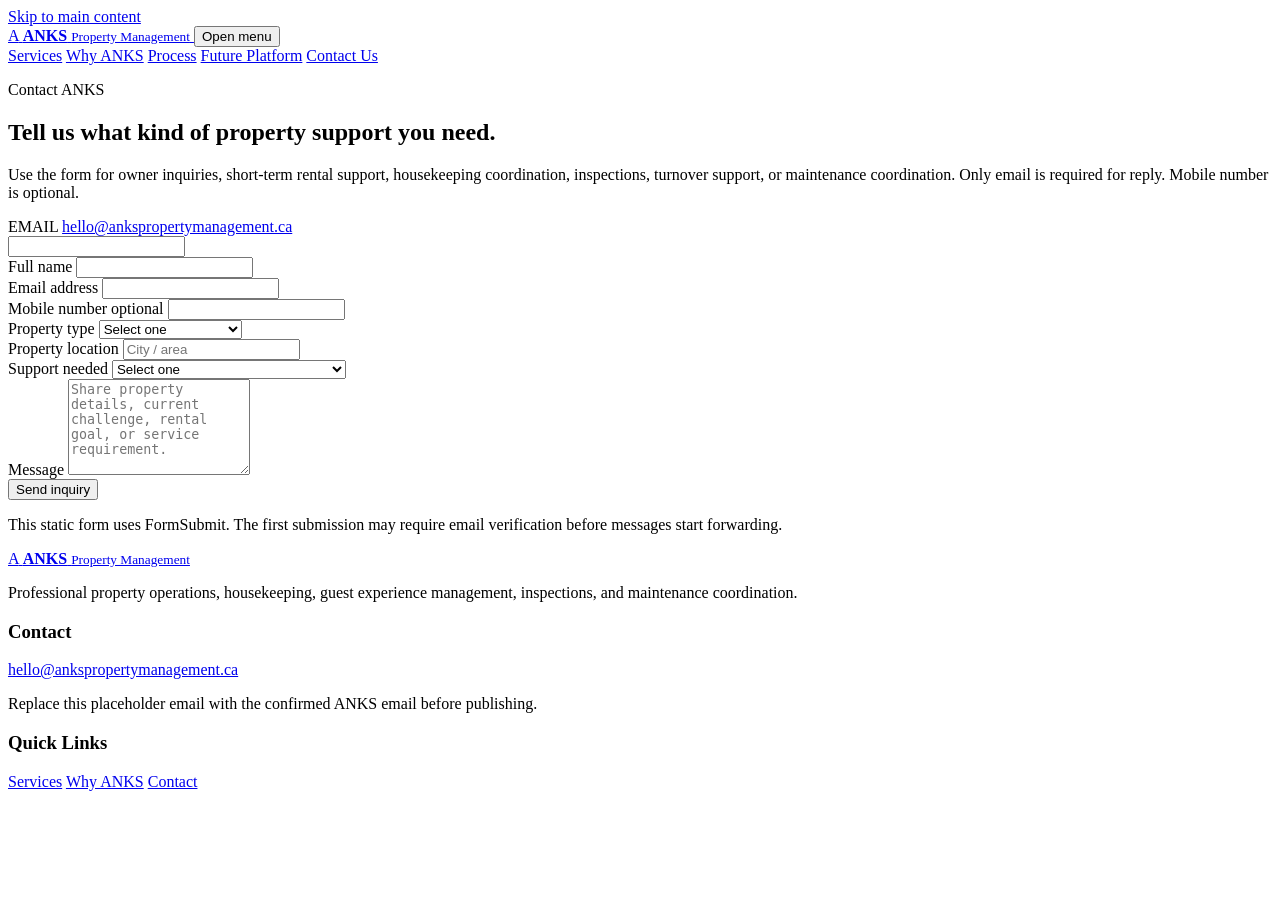
==== contact.html @ 66d5b497 "Upload ANKS website" ====
<!doctype html>
<html lang="en">
<head>
  <meta charset="utf-8" />
  <meta name="viewport" content="width=device-width, initial-scale=1" />
  <title>Contact ANKS Property Management</title>
  <meta name="description" content="Contact ANKS Property Management for property operations, short-term rental support, housekeeping, inspections, and maintenance coordination." />
  <meta name="theme-color" content="#A8DDD2" />
  <link rel="stylesheet" href="assets/styles.css" />
</head>
<body>
  <a class="skip-link" href="#main">Skip to main content</a>

  <header class="site-header" data-header>
    <div class="container nav-wrap">
      <a class="brand" href="index.html" aria-label="ANKS Property Management home">
        <span class="brand-mark">A</span>
        <span class="brand-text">
          <strong>ANKS</strong>
          <small>Property Management</small>
        </span>
      </a>

      <button class="nav-toggle" type="button" aria-expanded="false" aria-controls="site-nav" data-nav-toggle>
        <span class="sr-only">Open menu</span>
        <span></span><span></span><span></span>
      </button>

      <nav class="site-nav" id="site-nav" data-nav>
        <a href="index.html#services">Services</a>
        <a href="index.html#difference">Why ANKS</a>
        <a href="index.html#process">Process</a>
        <a href="index.html#network">Future Platform</a>
        <a class="nav-cta" href="contact.html" aria-current="page">Contact Us</a>
      </nav>
    </div>
  </header>

  <main id="main">
    <section class="contact-hero section-pad">
      <div class="container contact-grid">
        <div class="contact-copy">
          <p class="eyebrow">Contact ANKS</p>
          <h1>Tell us what kind of property support you need.</h1>
          <p>Use the form for owner inquiries, short-term rental support, housekeeping coordination, inspections, turnover support, or maintenance coordination. Only email is required for reply. Mobile number is optional.</p>
          <div class="contact-email-box">
            <span class="mono-label">EMAIL</span>
            <a href="mailto:hello@ankspropertymanagement.ca">hello@ankspropertymanagement.ca</a>
          </div>
        </div>

        <form class="contact-form" action="https://formsubmit.co/hello@ankspropertymanagement.ca" method="POST">
          <!-- Replace hello@ankspropertymanagement.ca in the action above with the confirmed ANKS email before publishing. -->
          <input type="hidden" name="_subject" value="New ANKS Property Management Inquiry" />
          <input type="hidden" name="_captcha" value="false" />
          <input type="text" name="_honey" class="honeypot" tabindex="-1" autocomplete="off" />

          <div class="form-row">
            <label for="name">Full name</label>
            <input id="name" name="name" type="text" autocomplete="name" required />
          </div>

          <div class="form-row">
            <label for="email">Email address</label>
            <input id="email" name="email" type="email" autocomplete="email" required />
          </div>

          <div class="form-row">
            <label for="mobile">Mobile number <span>optional</span></label>
            <input id="mobile" name="mobile" type="tel" autocomplete="tel" />
          </div>

          <div class="form-row two-col">
            <div>
              <label for="property-type">Property type</label>
              <select id="property-type" name="property_type" required>
                <option value="">Select one</option>
                <option>Short-term rental</option>
                <option>Vacation rental</option>
                <option>Furnished rental</option>
                <option>Long-term rental</option>
                <option>Homeowner support</option>
                <option>Other</option>
              </select>
            </div>
            <div>
              <label for="location">Property location</label>
              <input id="location" name="property_location" type="text" placeholder="City / area" required />
            </div>
          </div>

          <div class="form-row">
            <label for="support">Support needed</label>
            <select id="support" name="support_needed" required>
              <option value="">Select one</option>
              <option>Full short-term rental operations</option>
              <option>Housekeeping and turnover support</option>
              <option>Property inspections</option>
              <option>Maintenance coordination</option>
              <option>Guest communication support</option>
              <option>Not sure yet</option>
            </select>
          </div>

          <div class="form-row">
            <label for="message">Message</label>
            <textarea id="message" name="message" rows="6" placeholder="Share property details, current challenge, rental goal, or service requirement." required></textarea>
          </div>

          <button class="button primary form-button" type="submit">Send inquiry</button>
          <p class="form-note">This static form uses FormSubmit. The first submission may require email verification before messages start forwarding.</p>
        </form>
      </div>
    </section>
  </main>

  <footer class="site-footer">
    <div class="container footer-grid">
      <div>
        <a class="brand footer-brand" href="index.html" aria-label="ANKS Property Management home">
          <span class="brand-mark">A</span>
          <span class="brand-text">
            <strong>ANKS</strong>
            <small>Property Management</small>
          </span>
        </a>
        <p>Professional property operations, housekeeping, guest experience management, inspections, and maintenance coordination.</p>
      </div>
      <div>
        <h3>Contact</h3>
        <p><a href="mailto:hello@ankspropertymanagement.ca">hello@ankspropertymanagement.ca</a></p>
        <p class="footer-note">Replace this placeholder email with the confirmed ANKS email before publishing.</p>
      </div>
      <div>
        <h3>Quick Links</h3>
        <a href="index.html#services">Services</a>
        <a href="index.html#difference">Why ANKS</a>
        <a href="contact.html">Contact</a>
      </div>
    </div>
  </footer>

  <script src="assets/script.js"></script>
</body>
</html>
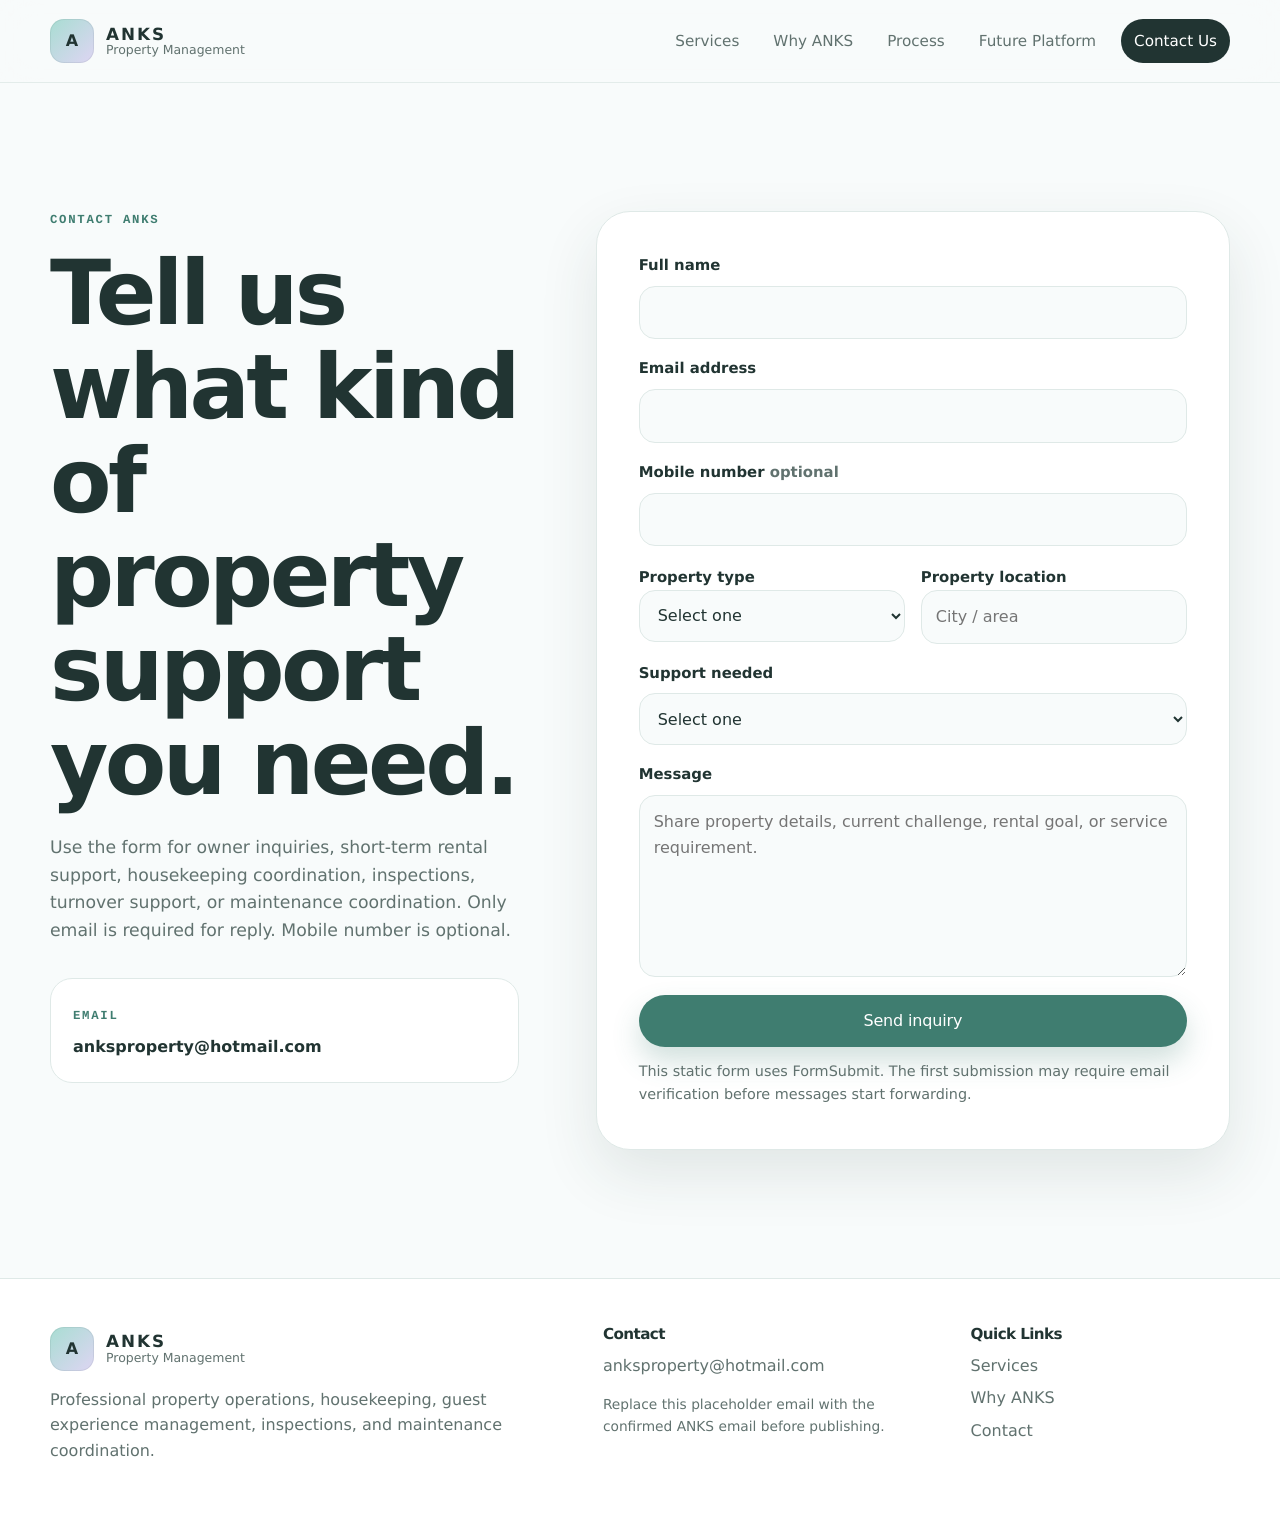
==== commit 8ed7df43: "Update contact form email" ====
--- a/contact.html
+++ b/contact.html
@@ -45,12 +45,12 @@
           <p>Use the form for owner inquiries, short-term rental support, housekeeping coordination, inspections, turnover support, or maintenance coordination. Only email is required for reply. Mobile number is optional.</p>
           <div class="contact-email-box">
             <span class="mono-label">EMAIL</span>
-            <a href="mailto:hello@ankspropertymanagement.ca">hello@ankspropertymanagement.ca</a>
+            <a href="mailto:anksproperty@hotmail.com">anksproperty@hotmail.com</a>
           </div>
         </div>
 
-        <form class="contact-form" action="https://formsubmit.co/hello@ankspropertymanagement.ca" method="POST">
-          <!-- Replace hello@ankspropertymanagement.ca in the action above with the confirmed ANKS email before publishing. -->
+        <form class="contact-form" action="https://formsubmit.co/anksproperty@hotmail.com" method="POST">
+          <!-- Replace anksproperty@hotmail.com in the action above with the confirmed ANKS email before publishing. -->
           <input type="hidden" name="_subject" value="New ANKS Property Management Inquiry" />
           <input type="hidden" name="_captcha" value="false" />
           <input type="text" name="_honey" class="honeypot" tabindex="-1" autocomplete="off" />
@@ -128,7 +128,7 @@
       </div>
       <div>
         <h3>Contact</h3>
-        <p><a href="mailto:hello@ankspropertymanagement.ca">hello@ankspropertymanagement.ca</a></p>
+        <p><a href="mailto:anksproperty@hotmail.com">anksproperty@hotmail.com</a></p>
         <p class="footer-note">Replace this placeholder email with the confirmed ANKS email before publishing.</p>
       </div>
       <div>
--- a/assets/styles.css
+++ b/assets/styles.css
@@ -0,0 +1,793 @@
+:root {
+  --bg: #f8fbfb;
+  --paper: #ffffff;
+  --ink: #213432;
+  --muted: #61726f;
+  --line: #dfe9e7;
+  --mint: #a8ddd2;
+  --mint-strong: #3f7d70;
+  --lavender: #ded5f3;
+  --peach: #f5bdad;
+  --sky: #cfe8f7;
+  --soft: #eef6f4;
+  --sage: #dcece6;
+  --shadow: 0 24px 60px rgba(39, 62, 58, 0.11);
+  --radius: 26px;
+  --radius-sm: 16px;
+  --max: 1180px;
+  --font: Inter, ui-sans-serif, system-ui, -apple-system, BlinkMacSystemFont, "Segoe UI", sans-serif;
+  --mono: "SFMono-Regular", Consolas, "Liberation Mono", monospace;
+}
+
+* { box-sizing: border-box; }
+
+html {
+  scroll-behavior: smooth;
+}
+
+body {
+  margin: 0;
+  font-family: var(--font);
+  background: var(--bg);
+  color: var(--ink);
+  line-height: 1.6;
+  text-rendering: geometricPrecision;
+}
+
+img, svg { max-width: 100%; display: block; }
+
+a { color: inherit; text-decoration: none; }
+
+p { margin: 0 0 1rem; }
+
+h1, h2, h3 { margin: 0; line-height: 1.05; letter-spacing: -0.04em; }
+
+h1 { font-size: clamp(3rem, 7vw, 6.25rem); max-width: 11ch; }
+h2 { font-size: clamp(2.25rem, 4.5vw, 4.6rem); }
+h3 { font-size: 1.25rem; }
+
+.container {
+  width: min(calc(100% - 40px), var(--max));
+  margin-inline: auto;
+}
+
+.section-pad {
+  padding: clamp(70px, 10vw, 130px) 0;
+}
+
+.skip-link {
+  position: fixed;
+  top: 12px;
+  left: 12px;
+  background: var(--ink);
+  color: #fff;
+  padding: 10px 14px;
+  border-radius: 999px;
+  z-index: 1000;
+  transform: translateY(-140%);
+}
+
+.skip-link:focus { transform: translateY(0); }
+
+.site-header {
+  position: sticky;
+  top: 0;
+  z-index: 900;
+  background: rgba(248, 251, 251, 0.82);
+  border-bottom: 1px solid rgba(223, 233, 231, 0.8);
+  backdrop-filter: blur(18px);
+}
+
+.nav-wrap {
+  display: flex;
+  align-items: center;
+  justify-content: space-between;
+  min-height: 82px;
+  gap: 24px;
+}
+
+.brand {
+  display: inline-flex;
+  align-items: center;
+  gap: 12px;
+  min-width: fit-content;
+}
+
+.brand-mark {
+  display: grid;
+  place-items: center;
+  width: 44px;
+  height: 44px;
+  border-radius: 14px;
+  background: linear-gradient(135deg, var(--mint), var(--lavender));
+  color: var(--ink);
+  font-weight: 900;
+  box-shadow: inset 0 0 0 1px rgba(33, 52, 50, 0.08);
+}
+
+.brand-text {
+  display: grid;
+  line-height: 1.05;
+}
+
+.brand-text strong { font-size: 1.05rem; letter-spacing: 0.12em; }
+.brand-text small { color: var(--muted); font-size: 0.78rem; }
+
+.site-nav {
+  display: flex;
+  align-items: center;
+  gap: 8px;
+  color: var(--muted);
+  font-size: 0.95rem;
+}
+
+.site-nav a {
+  padding: 10px 13px;
+  border-radius: 999px;
+}
+
+.site-nav a:hover,
+.site-nav a:focus-visible {
+  background: var(--soft);
+  color: var(--ink);
+}
+
+.nav-cta {
+  background: var(--ink) !important;
+  color: white !important;
+  margin-left: 4px;
+}
+
+.nav-toggle {
+  display: none;
+  border: 0;
+  background: var(--paper);
+  width: 46px;
+  height: 46px;
+  border-radius: 14px;
+  box-shadow: inset 0 0 0 1px var(--line);
+}
+
+.nav-toggle span:not(.sr-only) {
+  display: block;
+  width: 20px;
+  height: 2px;
+  background: var(--ink);
+  margin: 4px auto;
+}
+
+.sr-only {
+  position: absolute;
+  width: 1px;
+  height: 1px;
+  padding: 0;
+  margin: -1px;
+  overflow: hidden;
+  clip: rect(0, 0, 0, 0);
+  white-space: nowrap;
+  border: 0;
+}
+
+.hero {
+  position: relative;
+  overflow: hidden;
+}
+
+.hero::before {
+  content: "";
+  position: absolute;
+  inset: -18% -10% auto auto;
+  width: 54vw;
+  height: 54vw;
+  background: radial-gradient(circle, rgba(168, 221, 210, 0.56), transparent 62%);
+  pointer-events: none;
+}
+
+.hero-grid {
+  display: grid;
+  grid-template-columns: minmax(0, 1.04fr) minmax(360px, 0.96fr);
+  gap: clamp(36px, 6vw, 80px);
+  align-items: center;
+  position: relative;
+}
+
+.eyebrow,
+.mono-label {
+  font-family: var(--mono);
+  text-transform: uppercase;
+  letter-spacing: 0.14em;
+  font-size: 0.77rem;
+  color: var(--mint-strong);
+  font-weight: 700;
+}
+
+.hero-subtitle {
+  margin-top: 26px;
+  max-width: 640px;
+  font-size: clamp(1.08rem, 1.5vw, 1.35rem);
+  color: var(--muted);
+}
+
+.hero-actions {
+  display: flex;
+  flex-wrap: wrap;
+  gap: 14px;
+  margin-top: 34px;
+}
+
+.button {
+  display: inline-flex;
+  align-items: center;
+  justify-content: center;
+  min-height: 52px;
+  padding: 0 22px;
+  border-radius: 999px;
+  font-weight: 800;
+  letter-spacing: -0.01em;
+  transition: transform 180ms ease, box-shadow 180ms ease, background 180ms ease;
+}
+
+.button:hover {
+  transform: translateY(-2px);
+}
+
+.primary {
+  background: var(--mint-strong);
+  color: white;
+  box-shadow: 0 14px 28px rgba(63, 125, 112, 0.24);
+}
+
+.secondary {
+  background: var(--paper);
+  box-shadow: inset 0 0 0 1px var(--line);
+  color: var(--ink);
+}
+
+.hero-stats {
+  display: grid;
+  grid-template-columns: repeat(2, minmax(0, 1fr));
+  gap: 18px;
+  margin: 44px 0 0;
+  max-width: 620px;
+}
+
+.hero-stats div {
+  background: rgba(255, 255, 255, 0.68);
+  border: 1px solid var(--line);
+  border-radius: var(--radius-sm);
+  padding: 18px;
+}
+
+.hero-stats dt {
+  font-weight: 900;
+  letter-spacing: -0.02em;
+}
+
+.hero-stats dd {
+  margin: 4px 0 0;
+  color: var(--muted);
+  font-size: 0.95rem;
+}
+
+.hero-visual {
+  position: relative;
+  min-height: 590px;
+}
+
+.visual-card {
+  background: var(--paper);
+  border: 1px solid rgba(223, 233, 231, 0.96);
+  border-radius: 32px;
+  box-shadow: var(--shadow);
+}
+
+.large-card {
+  position: absolute;
+  inset: 40px 0 auto 60px;
+  height: 440px;
+  background:
+    linear-gradient(180deg, transparent 0 47%, rgba(33, 52, 50, 0.05) 47% 100%),
+    linear-gradient(135deg, var(--mint), var(--sky) 46%, var(--lavender));
+  overflow: hidden;
+}
+
+.large-card::before {
+  content: "";
+  position: absolute;
+  left: 0;
+  right: 0;
+  top: 142px;
+  height: 80px;
+  background: rgba(255,255,255,0.38);
+  transform: skewY(-9deg);
+}
+
+.large-card::after {
+  content: "";
+  position: absolute;
+  bottom: 0;
+  left: 0;
+  width: 100%;
+  height: 120px;
+  background: linear-gradient(90deg, rgba(255,255,255,0.42), rgba(255,255,255,0.2));
+}
+
+.mini-window,
+.mini-door {
+  position: absolute;
+  background: rgba(255, 255, 255, 0.72);
+  border: 1px solid rgba(33, 52, 50, 0.07);
+  box-shadow: inset 0 0 0 8px rgba(255,255,255,0.2);
+}
+
+.mini-window {
+  width: 86px;
+  height: 86px;
+  border-radius: 22px;
+}
+
+.top-left { left: 58px; top: 80px; }
+.top-right { right: 74px; top: 102px; }
+.bottom-left { left: 70px; bottom: 88px; }
+.mini-door { right: 88px; bottom: 0; width: 92px; height: 150px; border-radius: 28px 28px 0 0; }
+
+.status-pill {
+  position: absolute;
+  right: 28px;
+  top: 28px;
+  background: rgba(255,255,255,0.8);
+  border: 1px solid rgba(255,255,255,0.8);
+  border-radius: 999px;
+  padding: 10px 14px;
+  font-weight: 900;
+  color: var(--mint-strong);
+}
+
+.floating {
+  position: absolute;
+  padding: 22px;
+}
+
+.checklist-card {
+  left: 0;
+  bottom: 52px;
+  width: min(290px, 70%);
+}
+
+.checklist-card ul {
+  margin: 14px 0 0;
+  padding: 0;
+  list-style: none;
+}
+
+.checklist-card li {
+  position: relative;
+  padding-left: 28px;
+  margin: 9px 0;
+  color: var(--muted);
+}
+
+.checklist-card li::before {
+  content: "";
+  position: absolute;
+  left: 0;
+  top: 9px;
+  width: 14px;
+  height: 14px;
+  border-radius: 50%;
+  background: var(--mint);
+}
+
+.report-card {
+  right: 0;
+  bottom: 0;
+  width: min(270px, 66%);
+  background: #fffaf8;
+}
+
+.report-card strong {
+  display: block;
+  margin-top: 12px;
+  font-size: 1.2rem;
+  line-height: 1.15;
+  letter-spacing: -0.03em;
+}
+
+.soft-block {
+  background: linear-gradient(180deg, var(--soft), rgba(238, 246, 244, 0.28));
+}
+
+.section-intro {
+  display: grid;
+  gap: 16px;
+  margin-bottom: 42px;
+  max-width: 850px;
+}
+
+.section-intro.narrow {
+  max-width: 780px;
+}
+
+.section-intro p:not(.eyebrow) {
+  color: var(--muted);
+  font-size: 1.08rem;
+}
+
+.card-grid {
+  display: grid;
+  gap: 18px;
+}
+
+.card-grid.four {
+  grid-template-columns: repeat(4, minmax(0, 1fr));
+}
+
+.service-card {
+  min-height: 290px;
+  padding: 24px;
+  border-radius: var(--radius);
+  border: 1px solid rgba(33, 52, 50, 0.08);
+  display: flex;
+  flex-direction: column;
+  justify-content: space-between;
+  transition: transform 180ms ease, box-shadow 180ms ease;
+}
+
+.service-card:hover {
+  transform: translateY(-5px);
+  box-shadow: var(--shadow);
+}
+
+.service-card p {
+  color: rgba(33, 52, 50, 0.72);
+}
+
+.card-number {
+  font-family: var(--mono);
+  font-weight: 800;
+  color: rgba(33, 52, 50, 0.55);
+}
+
+.mint { background: var(--mint); }
+.lavender { background: var(--lavender); }
+.peach { background: var(--peach); }
+.sky { background: var(--sky); }
+
+.split-grid {
+  display: grid;
+  grid-template-columns: 0.85fr 1.15fr;
+  gap: clamp(28px, 5vw, 72px);
+  align-items: center;
+}
+
+.split-grid.reverse {
+  grid-template-columns: 1.1fr 0.9fr;
+}
+
+.text-panel {
+  display: grid;
+  gap: 20px;
+}
+
+.text-panel p:not(.eyebrow) {
+  color: var(--muted);
+  font-size: 1.08rem;
+}
+
+.text-link {
+  width: fit-content;
+  font-weight: 900;
+  color: var(--mint-strong);
+  border-bottom: 2px solid var(--mint);
+}
+
+.proof-list {
+  display: grid;
+  gap: 14px;
+}
+
+.proof-item {
+  display: grid;
+  grid-template-columns: 0.46fr 1fr;
+  gap: 18px;
+  padding: 22px;
+  background: var(--paper);
+  border: 1px solid var(--line);
+  border-radius: 22px;
+}
+
+.proof-item span {
+  font-weight: 900;
+  letter-spacing: -0.02em;
+}
+
+.proof-item p {
+  color: var(--muted);
+  margin: 0;
+}
+
+.timeline-grid {
+  display: grid;
+  grid-template-columns: repeat(4, minmax(0, 1fr));
+  gap: 16px;
+  counter-reset: steps;
+}
+
+.timeline-grid article {
+  background: var(--paper);
+  border: 1px solid var(--line);
+  border-radius: var(--radius);
+  padding: 24px;
+  min-height: 250px;
+}
+
+.step {
+  display: inline-flex;
+  align-items: center;
+  justify-content: center;
+  height: 34px;
+  padding: 0 12px;
+  border-radius: 999px;
+  background: var(--soft);
+  color: var(--mint-strong);
+  font-family: var(--mono);
+  font-size: 0.76rem;
+  font-weight: 800;
+  margin-bottom: 34px;
+}
+
+.timeline-grid h3 { margin-bottom: 12px; }
+.timeline-grid p { color: var(--muted); }
+
+.network-card {
+  background: var(--paper);
+  border: 1px solid var(--line);
+  box-shadow: var(--shadow);
+  border-radius: 34px;
+  padding: clamp(28px, 4vw, 48px);
+}
+
+.network-card h2 { margin: 12px 0 16px; }
+.network-card p { color: var(--muted); }
+
+.tag-cloud {
+  display: flex;
+  flex-wrap: wrap;
+  gap: 10px;
+  margin-top: 30px;
+}
+
+.tag-cloud span {
+  display: inline-flex;
+  padding: 10px 13px;
+  border-radius: 999px;
+  background: var(--soft);
+  border: 1px solid var(--line);
+  font-weight: 800;
+  color: var(--ink);
+}
+
+.cta-section {
+  padding-top: 0;
+}
+
+.cta-box {
+  display: flex;
+  align-items: center;
+  justify-content: space-between;
+  gap: 28px;
+  background: linear-gradient(135deg, var(--lavender), var(--mint));
+  border-radius: 36px;
+  padding: clamp(32px, 5vw, 58px);
+}
+
+.cta-box h2 { max-width: 780px; }
+.cta-box p:not(.eyebrow) { max-width: 620px; color: rgba(33, 52, 50, 0.7); }
+
+.site-footer {
+  border-top: 1px solid var(--line);
+  padding: 48px 0;
+  background: var(--paper);
+}
+
+.footer-grid {
+  display: grid;
+  grid-template-columns: 1.4fr 0.9fr 0.7fr;
+  gap: 34px;
+}
+
+.footer-grid p { color: var(--muted); max-width: 470px; }
+.footer-grid h3 { font-size: 0.95rem; margin-bottom: 10px; }
+.footer-grid a:not(.brand) { display: block; color: var(--muted); margin: 7px 0; }
+.footer-grid a:hover { color: var(--mint-strong); }
+.footer-brand { margin-bottom: 16px; }
+.footer-note { font-size: 0.86rem; }
+
+.contact-hero {
+  min-height: calc(100vh - 82px);
+  display: grid;
+  align-items: center;
+}
+
+.contact-grid {
+  display: grid;
+  grid-template-columns: 0.85fr 1.15fr;
+  gap: clamp(34px, 6vw, 80px);
+  align-items: start;
+}
+
+.contact-copy {
+  position: sticky;
+  top: 120px;
+}
+
+.contact-copy h1 {
+  max-width: 10ch;
+  margin-bottom: 24px;
+}
+
+.contact-copy p:not(.eyebrow) {
+  color: var(--muted);
+  font-size: 1.08rem;
+}
+
+.contact-email-box {
+  margin-top: 32px;
+  background: var(--paper);
+  border: 1px solid var(--line);
+  border-radius: 22px;
+  padding: 22px;
+}
+
+.contact-email-box a {
+  display: block;
+  margin-top: 8px;
+  font-weight: 900;
+  word-break: break-word;
+}
+
+.contact-form {
+  background: var(--paper);
+  border: 1px solid var(--line);
+  border-radius: 34px;
+  padding: clamp(24px, 4vw, 42px);
+  box-shadow: var(--shadow);
+}
+
+.form-row {
+  display: grid;
+  gap: 8px;
+  margin-bottom: 18px;
+}
+
+.form-row.two-col {
+  grid-template-columns: 1fr 1fr;
+  gap: 16px;
+}
+
+label {
+  font-weight: 900;
+  font-size: 0.93rem;
+}
+
+label span {
+  color: var(--muted);
+  font-weight: 600;
+}
+
+input,
+select,
+textarea {
+  width: 100%;
+  min-height: 52px;
+  border: 1px solid var(--line);
+  border-radius: 16px;
+  background: var(--bg);
+  color: var(--ink);
+  padding: 13px 14px;
+  font: inherit;
+  outline: none;
+}
+
+textarea { resize: vertical; }
+
+input:focus,
+select:focus,
+textarea:focus {
+  border-color: var(--mint-strong);
+  box-shadow: 0 0 0 4px rgba(168, 221, 210, 0.38);
+}
+
+.form-button {
+  width: 100%;
+  border: 0;
+  cursor: pointer;
+  font: inherit;
+}
+
+.form-note {
+  margin: 14px 0 0;
+  color: var(--muted);
+  font-size: 0.9rem;
+}
+
+.honeypot { display: none; }
+
+@media (max-width: 980px) {
+  h1 { max-width: 13ch; }
+  .hero-grid,
+  .split-grid,
+  .split-grid.reverse,
+  .contact-grid {
+    grid-template-columns: 1fr;
+  }
+  .hero-visual { min-height: 520px; }
+  .large-card { left: 40px; }
+  .card-grid.four,
+  .timeline-grid {
+    grid-template-columns: repeat(2, minmax(0, 1fr));
+  }
+  .contact-copy { position: static; }
+  .footer-grid { grid-template-columns: 1fr 1fr; }
+}
+
+@media (max-width: 760px) {
+  .nav-toggle { display: block; }
+  .site-nav {
+    position: absolute;
+    top: 82px;
+    left: 20px;
+    right: 20px;
+    display: none;
+    flex-direction: column;
+    align-items: stretch;
+    background: var(--paper);
+    border: 1px solid var(--line);
+    border-radius: 22px;
+    padding: 12px;
+    box-shadow: var(--shadow);
+  }
+  .site-nav.is-open { display: flex; }
+  .site-nav a { padding: 13px 14px; }
+  .nav-cta { margin-left: 0; text-align: center; }
+  .hero-stats,
+  .card-grid.four,
+  .timeline-grid,
+  .footer-grid,
+  .form-row.two-col {
+    grid-template-columns: 1fr;
+  }
+  .proof-item {
+    grid-template-columns: 1fr;
+    gap: 8px;
+  }
+  .cta-box {
+    align-items: flex-start;
+    flex-direction: column;
+  }
+  .hero-visual {
+    min-height: 430px;
+  }
+  .large-card {
+    left: 20px;
+    height: 340px;
+  }
+  .checklist-card { bottom: 38px; }
+  .report-card { bottom: -8px; }
+}
+
+@media (max-width: 520px) {
+  .container { width: min(calc(100% - 28px), var(--max)); }
+  .section-pad { padding: 64px 0; }
+  .hero-actions .button { width: 100%; }
+  .hero-visual { min-height: 410px; }
+  .large-card { inset: 28px 0 auto 0; height: 320px; border-radius: 24px; }
+  .floating { padding: 16px; border-radius: 22px; }
+  .checklist-card { width: 78%; }
+  .report-card { width: 76%; }
+  .mini-window { width: 62px; height: 62px; border-radius: 16px; }
+  .top-left { left: 34px; top: 72px; }
+  .top-right { right: 42px; top: 84px; }
+  .bottom-left { left: 42px; bottom: 70px; }
+  .mini-door { right: 56px; width: 68px; height: 112px; }
+}
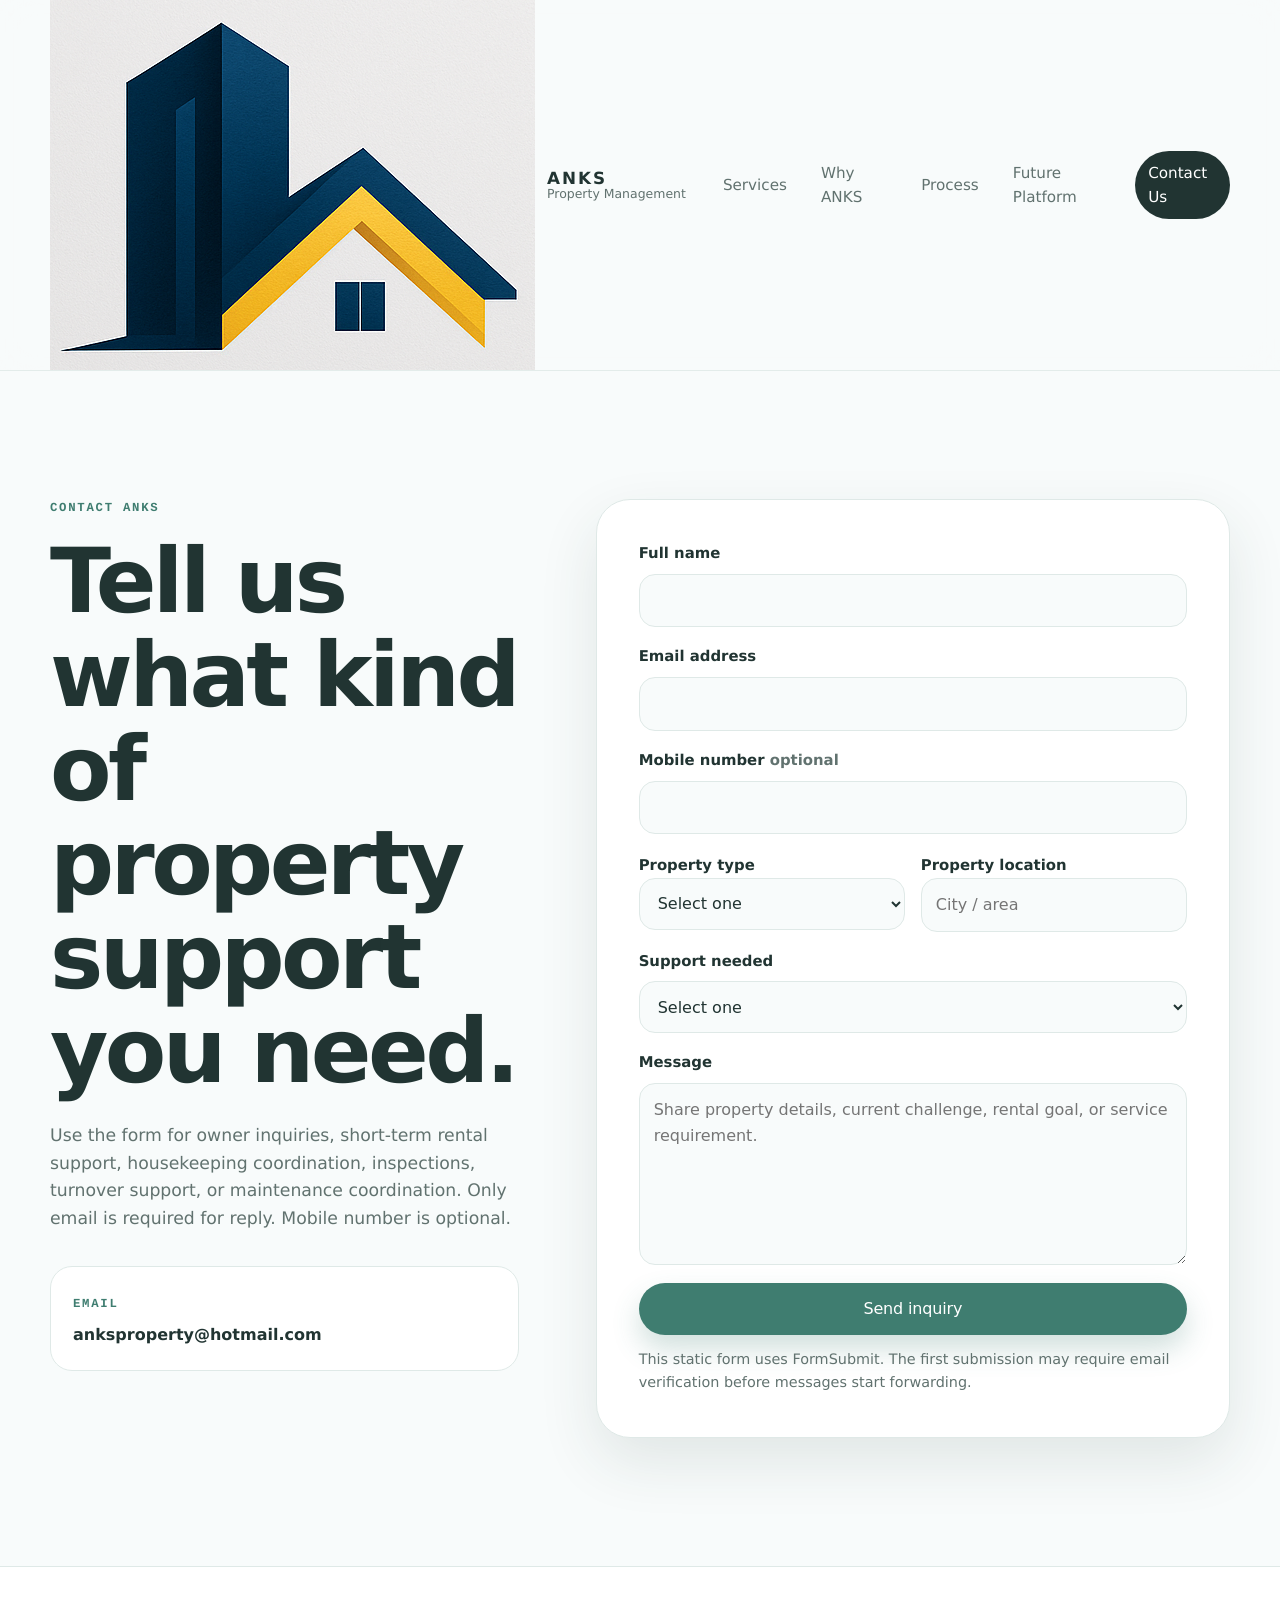
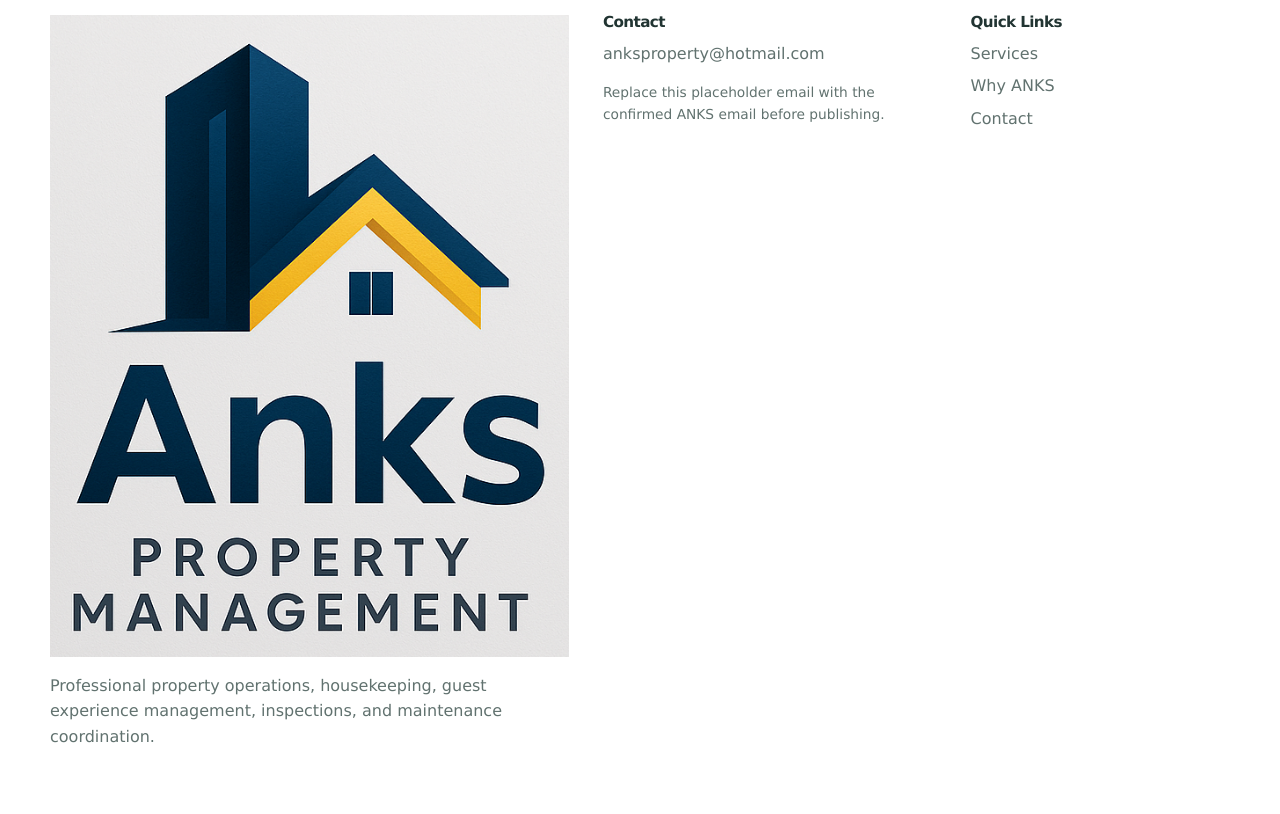
==== commit 49c027b5: "Add logo to contact page" ====
--- a/contact.html
+++ b/contact.html
@@ -14,11 +14,11 @@
   <header class="site-header" data-header>
     <div class="container nav-wrap">
       <a class="brand" href="index.html" aria-label="ANKS Property Management home">
-        <span class="brand-mark">A</span>
-        <span class="brand-text">
-          <strong>ANKS</strong>
-          <small>Property Management</small>
-        </span>
+        <img class="brand-logo" src="assets/anks-logo-header.png" alt="">
+<span class="brand-text">
+  <strong>ANKS</strong>
+  <small>Property Management</small>
+</span>
       </a>
 
       <button class="nav-toggle" type="button" aria-expanded="false" aria-controls="site-nav" data-nav-toggle>
@@ -118,12 +118,8 @@
     <div class="container footer-grid">
       <div>
         <a class="brand footer-brand" href="index.html" aria-label="ANKS Property Management home">
-          <span class="brand-mark">A</span>
-          <span class="brand-text">
-            <strong>ANKS</strong>
-            <small>Property Management</small>
-          </span>
-        </a>
+  <img class="footer-logo" src="assets/anks-logo-full.png" alt="ANKS Property Management">
+</a>
         <p>Professional property operations, housekeeping, guest experience management, inspections, and maintenance coordination.</p>
       </div>
       <div>
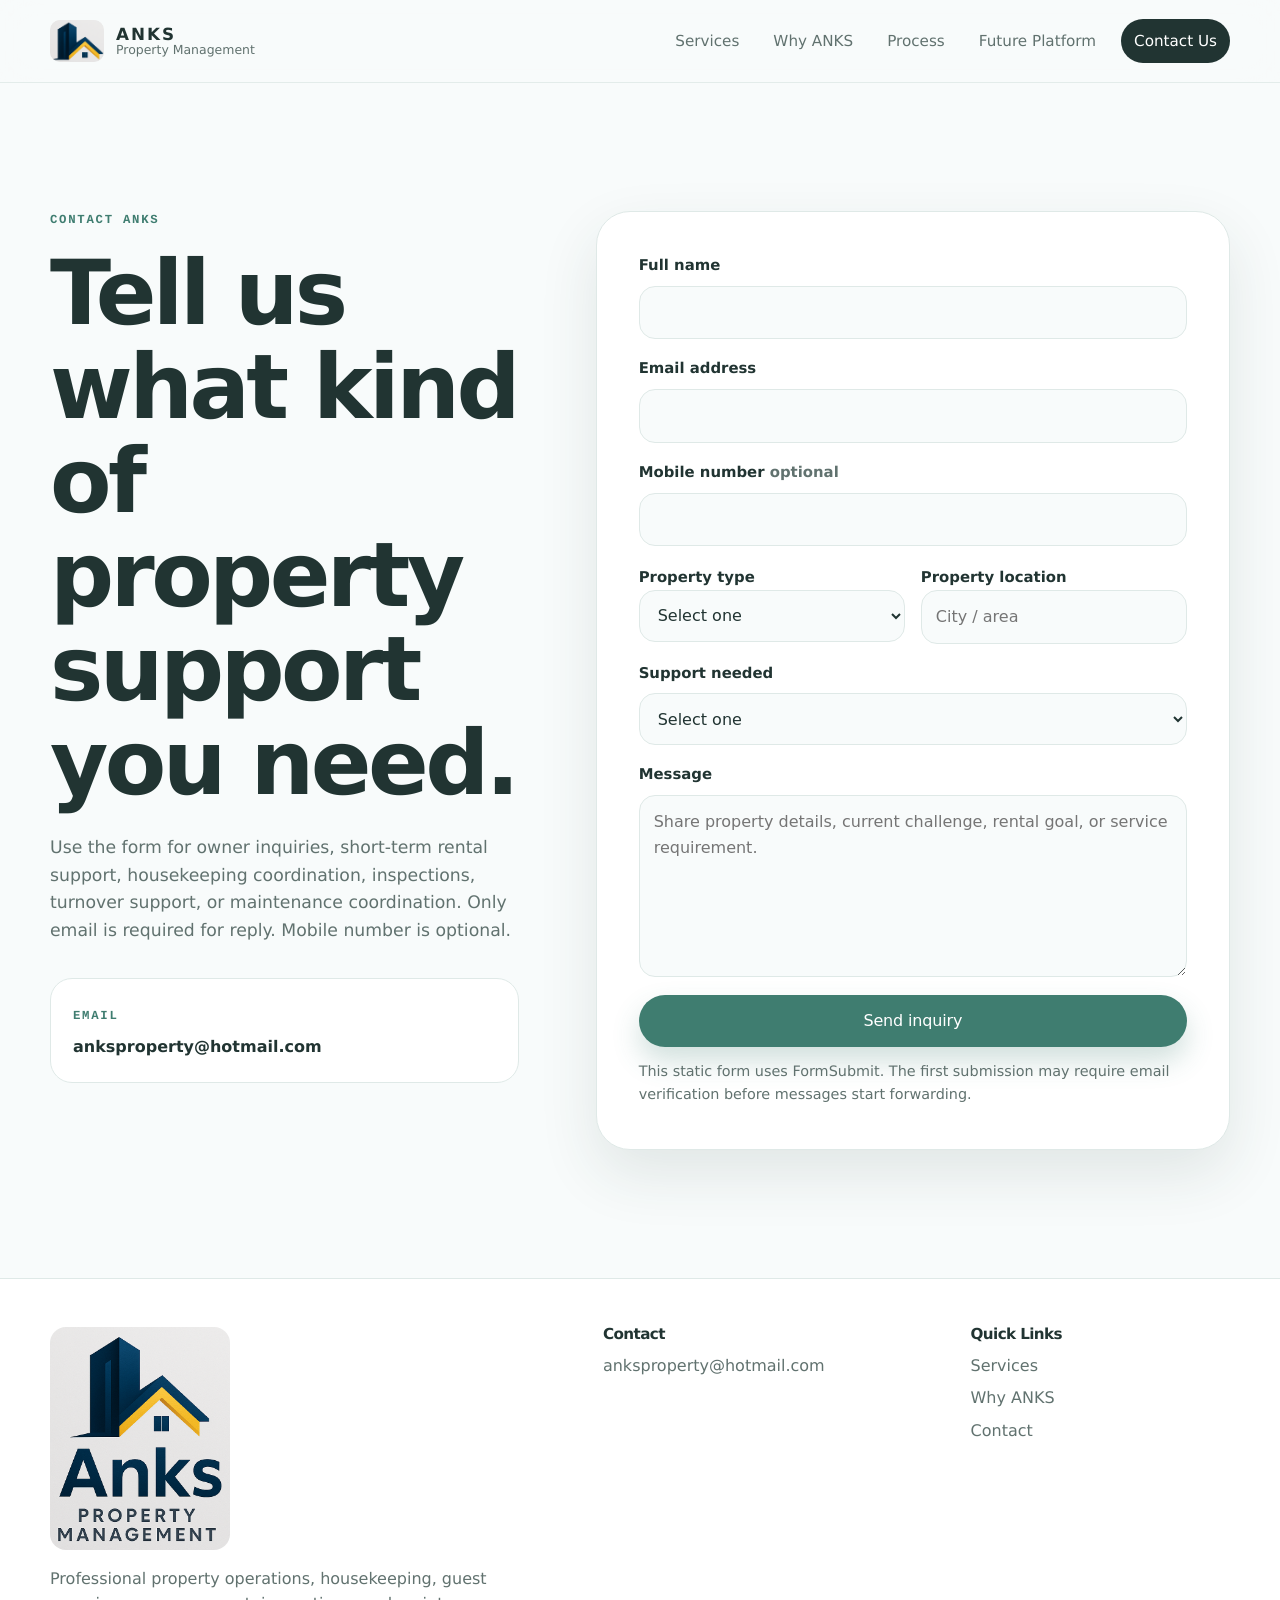
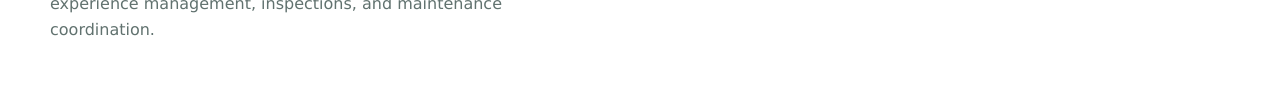
==== commit da1bada7: "Update contact.html" ====
--- a/contact.html
+++ b/contact.html
@@ -125,7 +125,6 @@
       <div>
         <h3>Contact</h3>
         <p><a href="mailto:anksproperty@hotmail.com">anksproperty@hotmail.com</a></p>
-        <p class="footer-note">Replace this placeholder email with the confirmed ANKS email before publishing.</p>
       </div>
       <div>
         <h3>Quick Links</h3>
--- a/assets/styles.css
+++ b/assets/styles.css
@@ -93,15 +93,12 @@
   min-width: fit-content;
 }
 
-.brand-mark {
-  display: grid;
-  place-items: center;
-  width: 44px;
-  height: 44px;
-  border-radius: 14px;
-  background: linear-gradient(135deg, var(--mint), var(--lavender));
-  color: var(--ink);
-  font-weight: 900;
+.brand-logo {
+  width: 54px;
+  height: 42px;
+  object-fit: cover;
+  border-radius: 10px;
+  background: #ffffff;
   box-shadow: inset 0 0 0 1px rgba(33, 52, 50, 0.08);
 }
 
@@ -601,6 +598,11 @@
 .footer-grid a:not(.brand) { display: block; color: var(--muted); margin: 7px 0; }
 .footer-grid a:hover { color: var(--mint-strong); }
 .footer-brand { margin-bottom: 16px; }
+.footer-logo {
+  width: 180px;
+  height: auto;
+  border-radius: 16px;
+}
 .footer-note { font-size: 0.86rem; }
 
 .contact-hero {
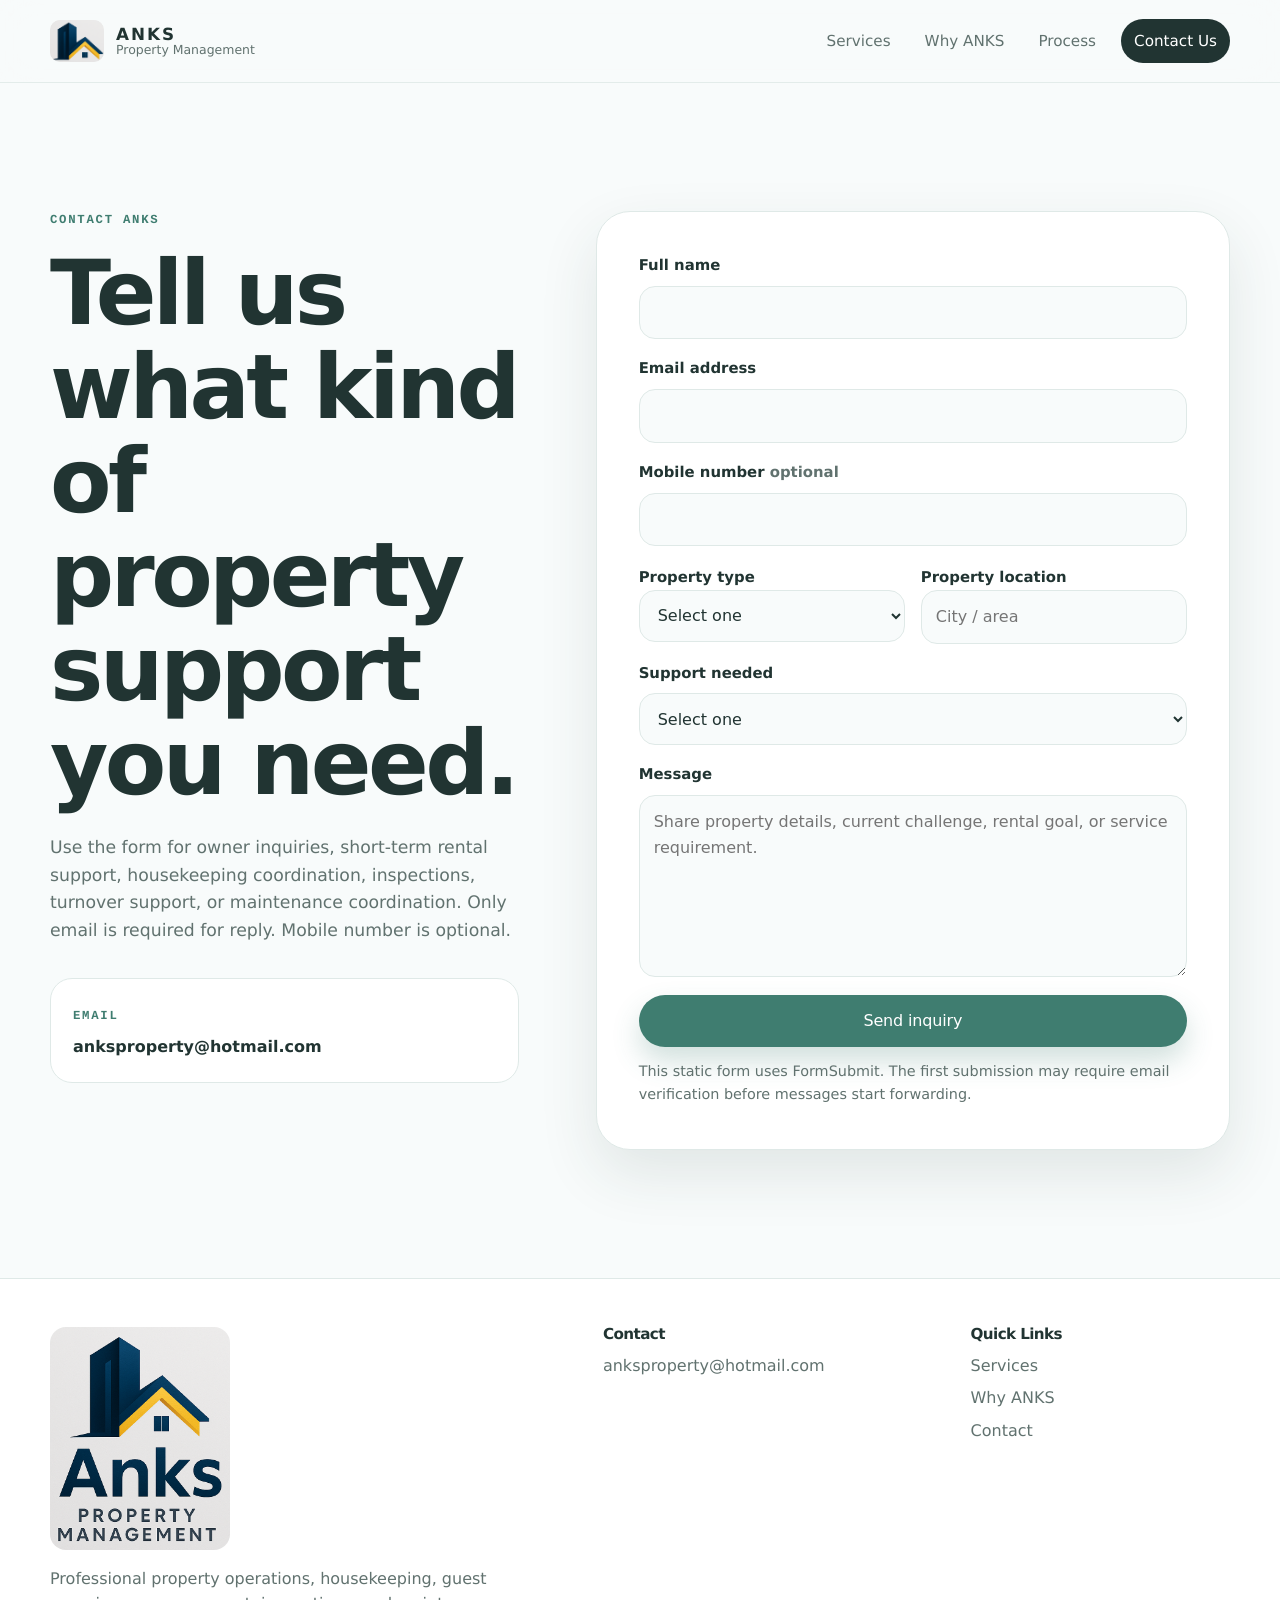
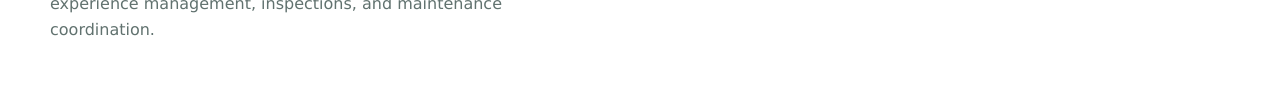
==== commit a06c28ca: "Remove Future Platform navigation link" ====
--- a/contact.html
+++ b/contact.html
@@ -30,7 +30,6 @@
         <a href="index.html#services">Services</a>
         <a href="index.html#difference">Why ANKS</a>
         <a href="index.html#process">Process</a>
-        <a href="index.html#network">Future Platform</a>
         <a class="nav-cta" href="contact.html" aria-current="page">Contact Us</a>
       </nav>
     </div>
